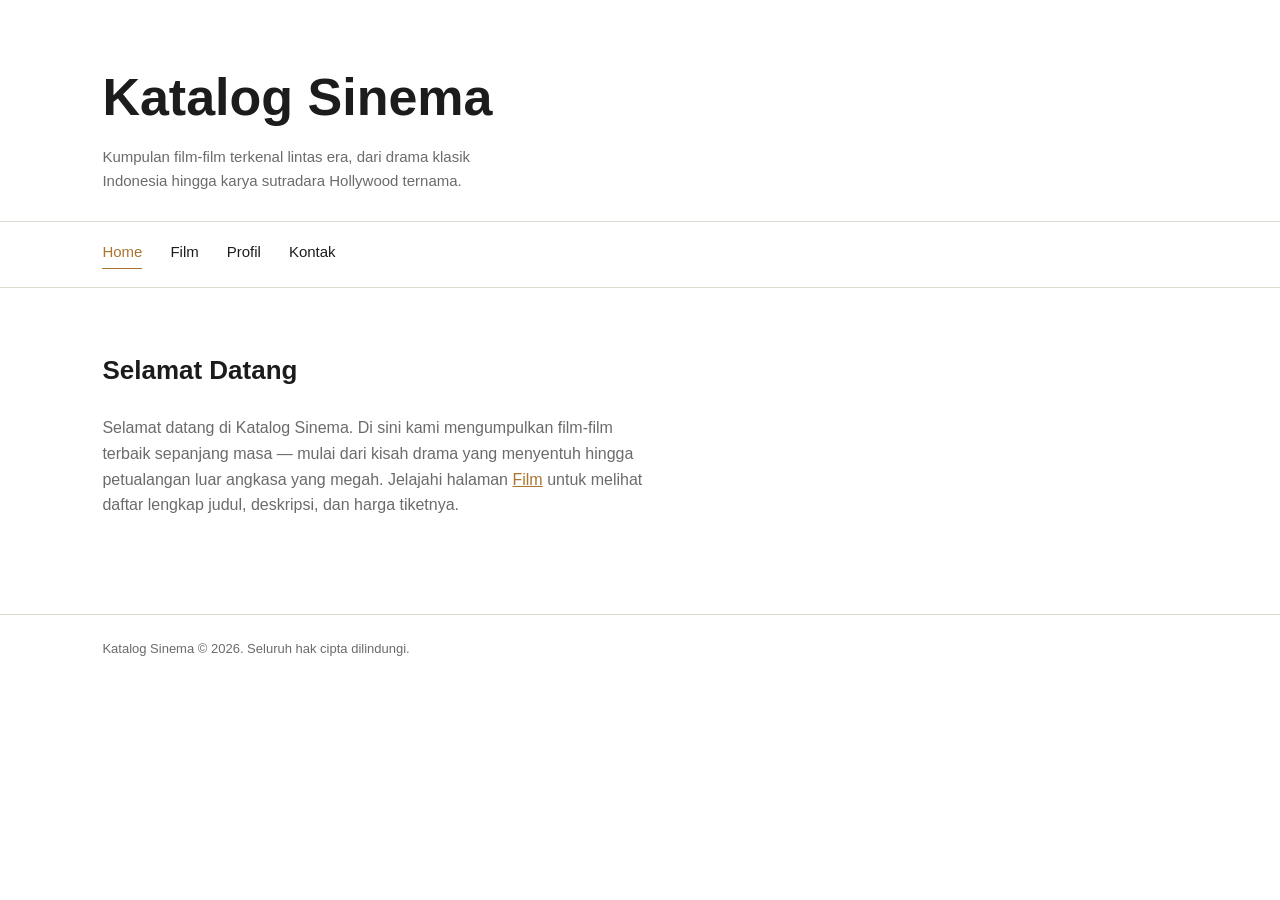
==== index.html @ f2432240 "katalog-sinema" ====
<!DOCTYPE html>
<html lang="id">
<head>
<meta charset="UTF-8">
<title>Katalog Sinema</title>
<link rel="stylesheet" href="style.css">
</head>
<body>

<div class="masthead">
    <h1>Katalog Sinema</h1>
    <p>Kumpulan film-film terkenal lintas era, dari drama klasik Indonesia hingga karya sutradara Hollywood ternama.</p>
</div>

<nav class="menu">
    <a href="index.html" class="active">Home</a>
    <a href="film.html">Film</a>
    <a href="profil.html">Profil</a>
    <a href="kontak.html">Kontak</a>
</nav>

<main>
    <h2>Selamat Datang</h2>
    <p>
        Selamat datang di Katalog Sinema. Di sini kami mengumpulkan
        film-film terbaik sepanjang masa — mulai dari kisah drama yang
        menyentuh hingga petualangan luar angkasa yang megah.
        Jelajahi halaman <a href="film.html" style="color: var(--gold);">Film</a>
        untuk melihat daftar lengkap judul, deskripsi, dan harga tiketnya.
    </p>
</main>

<footer>
    Katalog Sinema &copy; 2026. Seluruh hak cipta dilindungi.
</footer>

</body>
</html>
---- style.css ----
/* ===========================================================
   Katalog Sinema — palet warna, font pakai default browser
   =========================================================== */

:root {
  --bg: #ffffff;
  --surface: #f2f1ec;
  --line: #dddad0;
  --gold: #a9752f;
  --gold-dim: #8a6f2f;
  --text: #1c1c1c;
  --text-muted: #6b6b6b;
}

* {
  box-sizing: border-box;
}

body {
  margin: 0;
  background-color: var(--bg);
  color: var(--text);
  font-family: Arial, Helvetica, sans-serif;
  line-height: 1.6;
}

/* ---------- Masthead ---------- */

.masthead {
  padding: 56px 8vw 28px;
  border-bottom: 1px solid var(--line);
}

.masthead h1 {
  font-family: Arial, Helvetica, sans-serif;
  font-weight: bold;
  font-size: clamp(32px, 5vw, 52px);
  margin: 0 0 6px 0;
}

.masthead p {
  margin: 0;
  color: var(--text-muted);
  font-size: 15px;
  max-width: 46ch;
}

/* ---------- Nav ---------- */

nav.menu {
  padding: 18px 8vw;
  border-bottom: 1px solid var(--line);
  display: flex;
  gap: 28px;
}

nav.menu a {
  color: var(--text);
  text-decoration: none;
  font-size: 15px;
  padding-bottom: 4px;
  border-bottom: 1px solid transparent;
}

nav.menu a:hover,
nav.menu a.active {
  border-bottom: 1px solid var(--gold);
  color: var(--gold);
}

/* ---------- Content wrapper ---------- */

main {
  padding: 40px 8vw 80px;
  max-width: 900px;
}

main h2 {
  font-family: Arial, Helvetica, sans-serif;
  font-weight: bold;
  font-size: 26px;
  margin-bottom: 24px;
}

main > p {
  max-width: 62ch;
  color: var(--text-muted);
}

/* ---------- Film listing (bukan card kotak — gaya katalog) ---------- */

.film-entry {
  display: grid;
  grid-template-columns: 120px 1fr;
  gap: 24px;
  padding: 28px 0;
}

.poster {
    width: 150px;
    height: auto;
    border-radius: 6px;
    border: 1px solid var(--line);
    flex-shrink: 0;
}

.film-info h3 {
  font-family: Arial, Helvetica, sans-serif;
  font-weight: bold;
  font-size: 20px;
  margin: 0 0 4px 0;
}

.film-info h3 .year {
  color: var(--text-muted);
  font-weight: 400;
  font-size: 16px;
}

.film-info p {
  margin: 8px 0 0 0;
  color: var(--text-muted);
  font-size: 15px;
}

.price {
  color: var(--gold);
  font-weight: bold;
}

.divider {
  border: none;
  border-top: 1px solid var(--line);
  margin: 0;
}

/* ---------- Footer ---------- */

footer {
  padding: 24px 8vw 40px;
  border-top: 1px solid var(--line);
  color: var(--text-muted);
  font-size: 13px;
}

/* ---------- Kontak table ---------- */

.kontak-info {
  font-size: 15px;
  color: var(--text-muted);
}

.kontak-info b {
  color: var(--text);
}
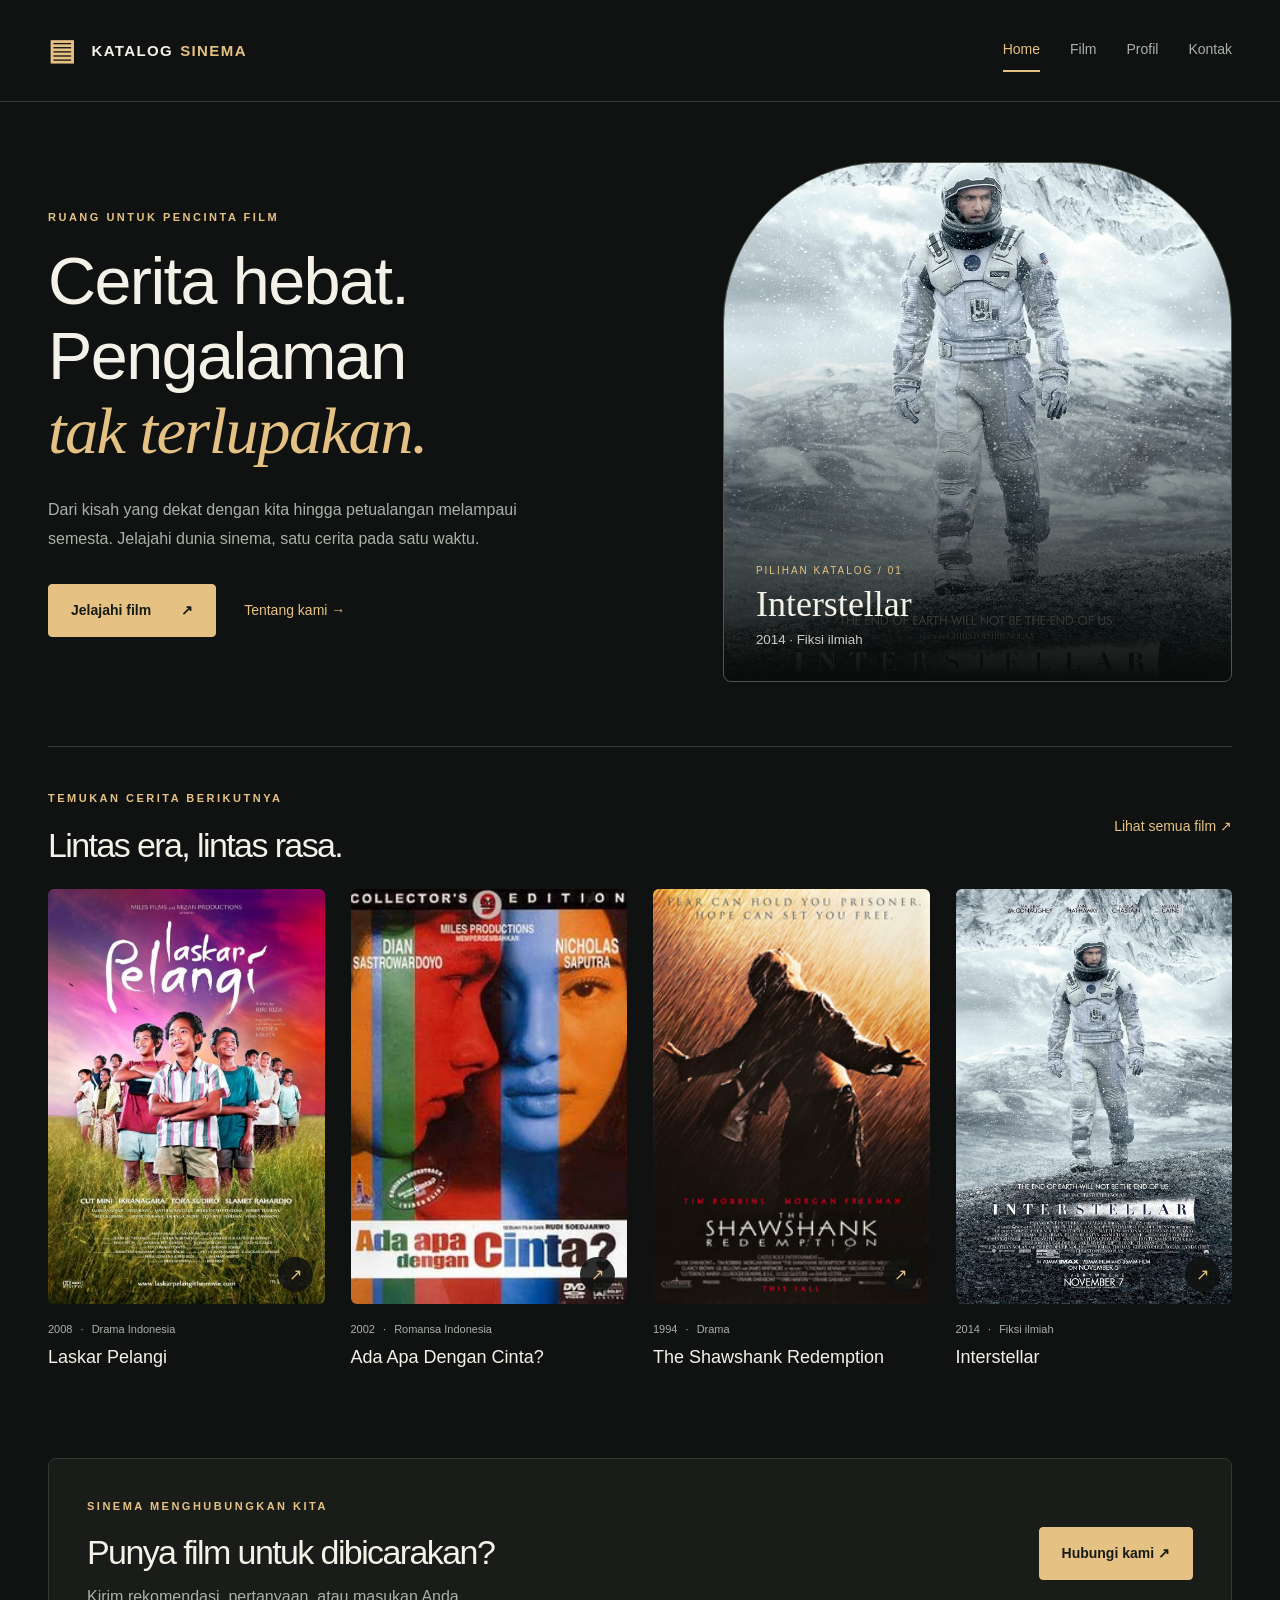
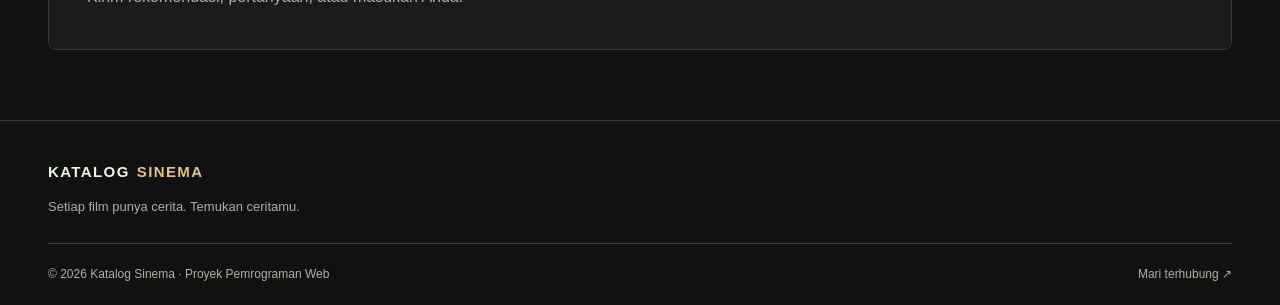
==== commit b0e0e4f4: "katalog-sinema2" ====
--- a/index.html
+++ b/index.html
@@ -1,38 +1,3 @@
-<!DOCTYPE html>
-<html lang="id">
-<head>
-<meta charset="UTF-8">
-<title>Katalog Sinema</title>
-<link rel="stylesheet" href="style.css">
-</head>
-<body>
-
-<div class="masthead">
-    <h1>Katalog Sinema</h1>
-    <p>Kumpulan film-film terkenal lintas era, dari drama klasik Indonesia hingga karya sutradara Hollywood ternama.</p>
-</div>
-
-<nav class="menu">
-    <a href="index.html" class="active">Home</a>
-    <a href="film.html">Film</a>
-    <a href="profil.html">Profil</a>
-    <a href="kontak.html">Kontak</a>
-</nav>
-
-<main>
-    <h2>Selamat Datang</h2>
-    <p>
-        Selamat datang di Katalog Sinema. Di sini kami mengumpulkan
-        film-film terbaik sepanjang masa — mulai dari kisah drama yang
-        menyentuh hingga petualangan luar angkasa yang megah.
-        Jelajahi halaman <a href="film.html" style="color: var(--gold);">Film</a>
-        untuk melihat daftar lengkap judul, deskripsi, dan harga tiketnya.
-    </p>
-</main>
-
-<footer>
-    Katalog Sinema &copy; 2026. Seluruh hak cipta dilindungi.
-</footer>
-
-</body>
-</html>
+<!doctype html>
+<html lang="id"><head><meta charset="utf-8"><meta name="viewport" content="width=device-width, initial-scale=1"><meta name="description" content="Katalog Sinema: jelajahi film lintas era, kenali pengelola, dan hubungi kami."><title>Home | Katalog Sinema</title><link rel="stylesheet" href="style.css"><script src="script.js" defer></script></head>
+<body><a class="skip" href="#main">Lewati ke konten</a><header class="header"><a class="brand" href="index.html"><span class="brand-icon" aria-hidden="true">▤</span>KATALOG<span>SINEMA</span></a><nav aria-label="Navigasi utama"><a href="index.html" class="active" aria-current="page">Home</a><a href="film.html">Film</a><a href="profil.html">Profil</a><a href="kontak.html">Kontak</a></nav></header><main id="main"><section class="hero"><div class="hero-content"><p class="eyebrow">RUANG UNTUK PENCINTA FILM</p><h1>Cerita hebat.<br>Pengalaman<br><em>tak terlupakan.</em></h1><p class="lead">Dari kisah yang dekat dengan kita hingga petualangan melampaui semesta. Jelajahi dunia sinema, satu cerita pada satu waktu.</p><div class="actions"><a class="button" href="film.html">Jelajahi film <span>↗</span></a><a class="text-link" href="profil.html">Tentang kami →</a></div></div><div class="hero-art"><img src="interstellar.jpg" alt="Poster film Interstellar" fetchpriority="high"><div class="art-caption"><span>PILIHAN KATALOG / 01</span><strong>Interstellar</strong><small>2014 · Fiksi ilmiah</small></div></div></section><section class="section"><div class="section-heading"><div><p class="eyebrow">TEMUKAN CERITA BERIKUTNYA</p><h2>Lintas era, lintas rasa.</h2></div><a class="text-link" href="film.html">Lihat semua film ↗</a></div><div class="movie-grid"><a class="movie-card" href="film.html#laskar"><div class="poster-wrap"><img src="laskar-pelangi.jpg" alt="Poster Laskar Pelangi" loading="lazy"><span class="poster-link" aria-hidden="true">↗</span></div><p class="meta">2008 <span>·</span> Drama Indonesia</p><h3>Laskar Pelangi</h3></a><a class="movie-card" href="film.html#aadc"><div class="poster-wrap"><img src="aadc.jpg" alt="Poster Ada Apa Dengan Cinta?" loading="lazy"><span class="poster-link" aria-hidden="true">↗</span></div><p class="meta">2002 <span>·</span> Romansa Indonesia</p><h3>Ada Apa Dengan Cinta?</h3></a><a class="movie-card" href="film.html#shawshank"><div class="poster-wrap"><img src="Shawshank.jpg" alt="Poster The Shawshank Redemption" loading="lazy"><span class="poster-link" aria-hidden="true">↗</span></div><p class="meta">1994 <span>·</span> Drama</p><h3>The Shawshank Redemption</h3></a><a class="movie-card" href="film.html#interstellar"><div class="poster-wrap"><img src="interstellar.jpg" alt="Poster Interstellar" loading="lazy"><span class="poster-link" aria-hidden="true">↗</span></div><p class="meta">2014 <span>·</span> Fiksi ilmiah</p><h3>Interstellar</h3></a></div></section><section class="callout"><div><p class="eyebrow">SINEMA MENGHUBUNGKAN KITA</p><h2>Punya film untuk dibicarakan?</h2><p>Kirim rekomendasi, pertanyaan, atau masukan Anda.</p></div><a class="button" href="kontak.html">Hubungi kami ↗</a></section></main><footer><a class="brand" href="index.html">KATALOG<span>SINEMA</span></a><p>Setiap film punya cerita. Temukan ceritamu.</p><div class="footer-bottom"><span>© 2026 Katalog Sinema · Proyek Pemrograman Web</span><a href="kontak.html">Mari terhubung ↗</a></div></footer></body></html>
--- a/style.css
+++ b/style.css
@@ -1,155 +1 @@
-/* ===========================================================
-   Katalog Sinema — palet warna, font pakai default browser
-   =========================================================== */
-
-:root {
-  --bg: #ffffff;
-  --surface: #f2f1ec;
-  --line: #dddad0;
-  --gold: #a9752f;
-  --gold-dim: #8a6f2f;
-  --text: #1c1c1c;
-  --text-muted: #6b6b6b;
-}
-
-* {
-  box-sizing: border-box;
-}
-
-body {
-  margin: 0;
-  background-color: var(--bg);
-  color: var(--text);
-  font-family: Arial, Helvetica, sans-serif;
-  line-height: 1.6;
-}
-
-/* ---------- Masthead ---------- */
-
-.masthead {
-  padding: 56px 8vw 28px;
-  border-bottom: 1px solid var(--line);
-}
-
-.masthead h1 {
-  font-family: Arial, Helvetica, sans-serif;
-  font-weight: bold;
-  font-size: clamp(32px, 5vw, 52px);
-  margin: 0 0 6px 0;
-}
-
-.masthead p {
-  margin: 0;
-  color: var(--text-muted);
-  font-size: 15px;
-  max-width: 46ch;
-}
-
-/* ---------- Nav ---------- */
-
-nav.menu {
-  padding: 18px 8vw;
-  border-bottom: 1px solid var(--line);
-  display: flex;
-  gap: 28px;
-}
-
-nav.menu a {
-  color: var(--text);
-  text-decoration: none;
-  font-size: 15px;
-  padding-bottom: 4px;
-  border-bottom: 1px solid transparent;
-}
-
-nav.menu a:hover,
-nav.menu a.active {
-  border-bottom: 1px solid var(--gold);
-  color: var(--gold);
-}
-
-/* ---------- Content wrapper ---------- */
-
-main {
-  padding: 40px 8vw 80px;
-  max-width: 900px;
-}
-
-main h2 {
-  font-family: Arial, Helvetica, sans-serif;
-  font-weight: bold;
-  font-size: 26px;
-  margin-bottom: 24px;
-}
-
-main > p {
-  max-width: 62ch;
-  color: var(--text-muted);
-}
-
-/* ---------- Film listing (bukan card kotak — gaya katalog) ---------- */
-
-.film-entry {
-  display: grid;
-  grid-template-columns: 120px 1fr;
-  gap: 24px;
-  padding: 28px 0;
-}
-
-.poster {
-    width: 150px;
-    height: auto;
-    border-radius: 6px;
-    border: 1px solid var(--line);
-    flex-shrink: 0;
-}
-
-.film-info h3 {
-  font-family: Arial, Helvetica, sans-serif;
-  font-weight: bold;
-  font-size: 20px;
-  margin: 0 0 4px 0;
-}
-
-.film-info h3 .year {
-  color: var(--text-muted);
-  font-weight: 400;
-  font-size: 16px;
-}
-
-.film-info p {
-  margin: 8px 0 0 0;
-  color: var(--text-muted);
-  font-size: 15px;
-}
-
-.price {
-  color: var(--gold);
-  font-weight: bold;
-}
-
-.divider {
-  border: none;
-  border-top: 1px solid var(--line);
-  margin: 0;
-}
-
-/* ---------- Footer ---------- */
-
-footer {
-  padding: 24px 8vw 40px;
-  border-top: 1px solid var(--line);
-  color: var(--text-muted);
-  font-size: 13px;
-}
-
-/* ---------- Kontak table ---------- */
-
-.kontak-info {
-  font-size: 15px;
-  color: var(--text-muted);
-}
-
-.kontak-info b {
-  color: var(--text);
-}
+:root{--bg:#101211;--panel:#191c19;--text:#f4f1e9;--muted:#abb0a8;--gold:#e5c284;--line:#343931}*{box-sizing:border-box}html{scroll-behavior:smooth}body{margin:0;background:var(--bg);color:var(--text);font:16px/1.7 Arial,Helvetica,sans-serif}a{color:inherit;text-decoration:none}a,button,input,textarea,select{-webkit-tap-highlight-color:transparent}a:hover{color:var(--gold)}:focus-visible{outline:3px solid var(--gold);outline-offset:5px}.skip{position:absolute;top:-100px;left:20px;z-index:10;background:var(--gold);color:var(--bg);padding:12px}.skip:focus{top:10px}.header{max-width:1280px;margin:auto;padding:26px 48px;display:flex;align-items:center;justify-content:space-between;gap:24px;border-bottom:1px solid var(--line)}.brand{display:flex;align-items:center;gap:7px;font-size:15px;font-weight:800;letter-spacing:1.4px;white-space:nowrap}.brand span{color:var(--gold)}.brand-icon{font-size:29px;margin-right:8px}.header nav{display:flex;gap:30px}.header nav a{font-size:14px;padding:8px 0;color:var(--muted)}.header nav a.active{color:var(--gold);border-bottom:2px solid var(--gold)}main{max-width:1280px;padding:0 48px;margin:auto}.eyebrow{font-size:11px;font-weight:700;letter-spacing:2.5px;color:var(--gold);margin:0 0 18px}h1,h2,h3,p{margin-top:0}h1,h2{font-weight:400;letter-spacing:-1.6px;line-height:1.12}h1{font-size:clamp(40px,5.2vw,72px);margin-bottom:26px}h1 em{font-family:Georgia,serif;font-weight:400;color:var(--gold)}h2{font-size:34px;margin-bottom:22px}h3{font-size:18px;font-weight:500;line-height:1.4}p{color:var(--muted)}.lead{max-width:530px;font-size:16px;line-height:1.85}.hero{display:grid;grid-template-columns:1.2fr 1fr;gap:64px;padding:60px 0 64px;align-items:center}.hero-art{position:relative;height:520px;border-radius:160px 160px 8px 8px;overflow:hidden;border:1px solid #53574b;background:#222}.hero-art>img{width:100%;height:100%;object-fit:cover;object-position:center 35%}.hero-art:after{content:'';position:absolute;inset:0;background:linear-gradient(transparent 35%,#080c0b 100%)}.art-caption{position:absolute;bottom:30px;left:32px;z-index:1;display:grid;gap:4px}.art-caption span{font-size:10px;letter-spacing:2px;color:var(--gold)}.art-caption strong{font:36px Georgia,serif}.art-caption small{color:#c8cdc4}.actions{display:flex;gap:28px;align-items:center;margin-top:30px;flex-wrap:wrap}.button{border:1px solid var(--gold);background:var(--gold);color:#171b15;display:inline-flex;justify-content:space-between;align-items:center;gap:30px;padding:15px 22px;border-radius:4px;font:700 14px/1.5 Arial,sans-serif;cursor:pointer}.button:hover{background:#f5d8a6;color:#101211}.text-link{font-size:14px;color:var(--gold)}.section{padding:42px 0 70px;border-top:1px solid var(--line)}.section-heading{display:flex;justify-content:space-between;align-items:center;gap:20px;margin-bottom:25px}.section-heading h2{margin-bottom:0}.movie-grid{display:grid;grid-template-columns:repeat(4,1fr);gap:26px}.poster-wrap{position:relative;overflow:hidden;border-radius:6px;background:var(--panel);aspect-ratio:2/3}.poster-wrap img{width:100%;height:100%;object-fit:cover;transition:transform .25s}.movie-card:hover img{transform:scale(1.035)}.poster-link{position:absolute;right:12px;bottom:12px;background:#101211df;width:35px;height:35px;text-align:center;line-height:35px;border-radius:50%;color:var(--gold)}.meta{font-size:11px;margin:16px 0 6px}.meta span{margin:0 5px}.callout{display:flex;justify-content:space-between;gap:30px;align-items:center;padding:38px;background:var(--panel);border:1px solid var(--line);border-radius:8px;margin-bottom:70px}.callout p:last-child{margin:0}.callout h2{margin-bottom:12px}footer{max-width:1280px;padding:38px 48px 20px;margin:auto;border-top:1px solid var(--line)}footer>p{font-size:13px;margin-top:12px}.footer-bottom{border-top:1px solid var(--line);margin-top:25px;padding-top:20px;display:flex;justify-content:space-between;gap:18px;color:var(--muted);font-size:12px}.page-intro{padding:64px 0 40px}.page-intro h1{font-size:clamp(38px,4.6vw,62px)}.page-intro .lead{max-width:650px}.contact-grid{display:grid;grid-template-columns:.9fr 1.2fr;gap:64px;padding-bottom:80px;align-items:start}.contact-details{padding-top:12px}.contact-item{display:flex;gap:20px;padding:20px 0 30px;border-bottom:1px solid var(--line);margin-bottom:16px}.contact-item .eyebrow{margin-bottom:7px}.contact-item p:not(.eyebrow){font-size:13px;margin:7px 0}.contact-icon{background:var(--panel);border:1px solid var(--line);border-radius:10px;width:44px;height:44px;flex-shrink:0;display:grid;place-items:center;color:var(--gold);font-size:23px}.contact-value{font-size:17px;overflow-wrap:anywhere}.person{display:flex;align-items:center;gap:16px;margin:28px 0}.avatar{height:50px;width:50px;display:grid;place-items:center;border-radius:50%;background:#2d3329;color:var(--gold);font-size:17px;flex-shrink:0}.person p{margin:2px 0;font-size:13px}.person strong{font-size:15px}.form-card{background:var(--panel);border:1px solid var(--line);border-radius:10px;padding:32px}.form-card h2{font-size:26px;letter-spacing:-.7px}.form-row{display:grid;grid-template-columns:1fr 1fr;gap:18px}label{display:block;font-size:12px;margin:16px 0 7px}input,select,textarea{font:14px/1.5 Arial,sans-serif;color:var(--text);background:#111410;border:1px solid #454c3f;border-radius:4px;padding:12px;width:100%;min-width:0;color-scheme:dark}input::placeholder,textarea::placeholder{color:#8b9287}textarea{resize:vertical}.form-note{font-size:12px;line-height:1.7;margin:16px 0}.form-card .button{width:100%}#form-status{font-size:13px;margin:15px 0 0;color:var(--gold)}.profile-grid{display:grid;grid-template-columns:.85fr 1.2fr;gap:70px;padding:0 0 80px;align-items:center}.profile-visual{padding:60px 30px;background:radial-gradient(ellipse at top,#424c36,#171c17 70%);border:1px solid var(--line);border-radius:8px;text-align:center}.monogram{font:120px Georgia,serif;color:var(--gold);line-height:1.3}.monogram span{display:block;font:10px Arial,sans-serif;letter-spacing:5px;margin-bottom:55px}.profile-visual p{font:24px/1.4 Georgia,serif;color:var(--text);margin:0}.profile-copy>p{font-size:15px}.film-list{padding-bottom:60px}.film-entry{display:grid;grid-template-columns:180px 1fr;gap:36px;border-top:1px solid var(--line);padding:36px 0;scroll-margin-top:20px}.film-entry>img{width:100%;border-radius:6px}.film-info h3{font-size:25px;margin-bottom:14px}.year{color:var(--muted);font-size:15px;margin-left:10px}.film-info p{max-width:680px;font-size:15px}.price{color:var(--gold)}video{max-width:100%;height:auto;display:block;border-radius:6px;background:#000}.film-info{min-width:0}@media(max-width:900px){.header,main,footer{padding-left:26px;padding-right:26px}.hero{gap:30px}.hero-art{height:440px}.contact-grid,.profile-grid{gap:32px}.form-row{grid-template-columns:1fr;gap:0}.movie-grid{gap:16px}.brand{font-size:12px;letter-spacing:1px}.header nav{gap:20px}}@media(max-width:640px){.header{flex-direction:column;gap:10px;padding-top:18px;padding-bottom:12px}.header nav{width:100%;justify-content:space-between;gap:12px}.hero{grid-template-columns:1fr;padding-top:36px;gap:35px}.hero-art{height:390px;border-radius:100px 100px 6px 6px}.hero h1{font-size:49px}.section-heading{align-items:flex-start;flex-direction:column}.movie-grid{grid-template-columns:1fr 1fr;gap:25px 16px}.movie-card h3{font-size:16px}.meta{font-size:10px}.callout{padding:25px;align-items:flex-start;flex-direction:column}.contact-grid,.profile-grid{grid-template-columns:1fr;gap:20px}.page-intro{padding-top:40px}.form-card{padding:22px}.contact-grid{padding-bottom:45px}.footer-bottom{flex-direction:column}.film-entry{grid-template-columns:90px 1fr;gap:18px}.film-info h3{font-size:20px}.film-info p{font-size:14px}.year{display:block;margin-left:0}.profile-visual{padding:35px}.monogram span{margin-bottom:25px}h2{font-size:29px}.eyebrow{letter-spacing:2px}.contact-value{font-size:16px}}@media(prefers-reduced-motion:reduce){html{scroll-behavior:auto}*{transition:none!important}}
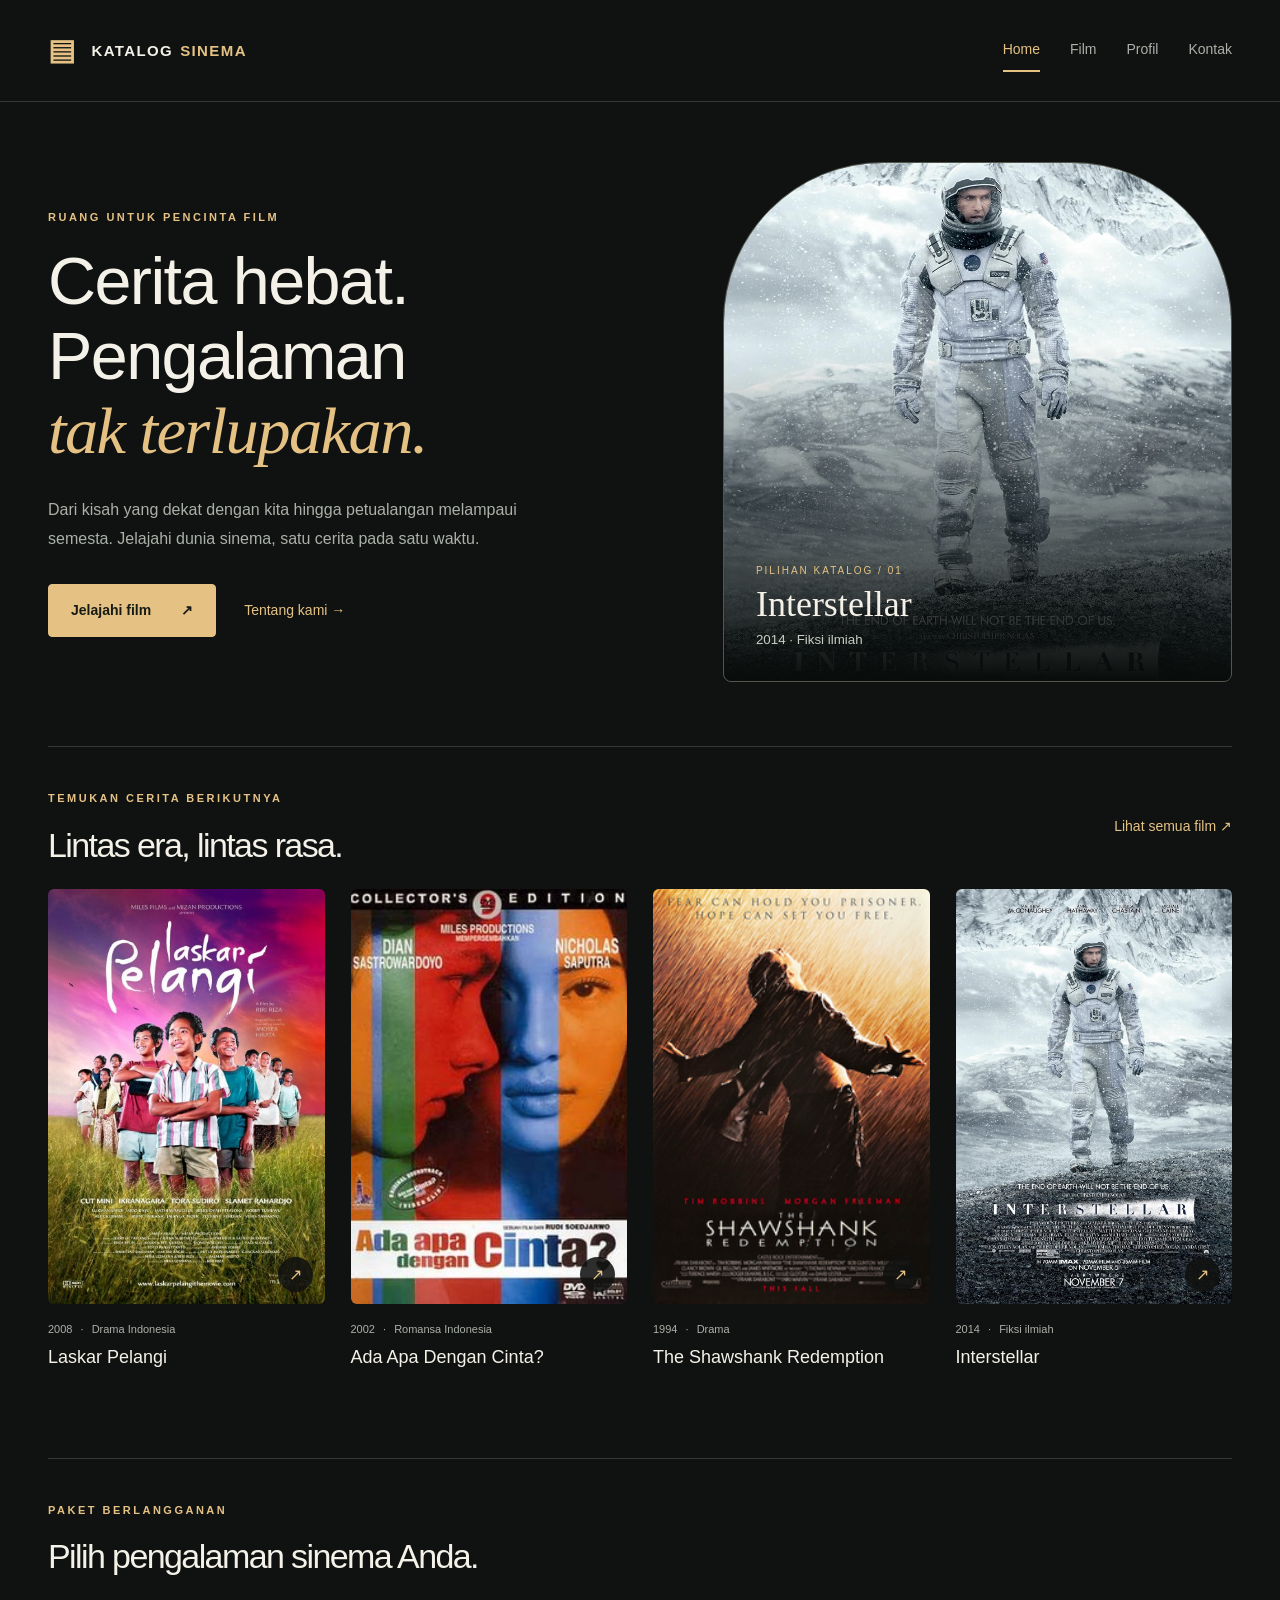
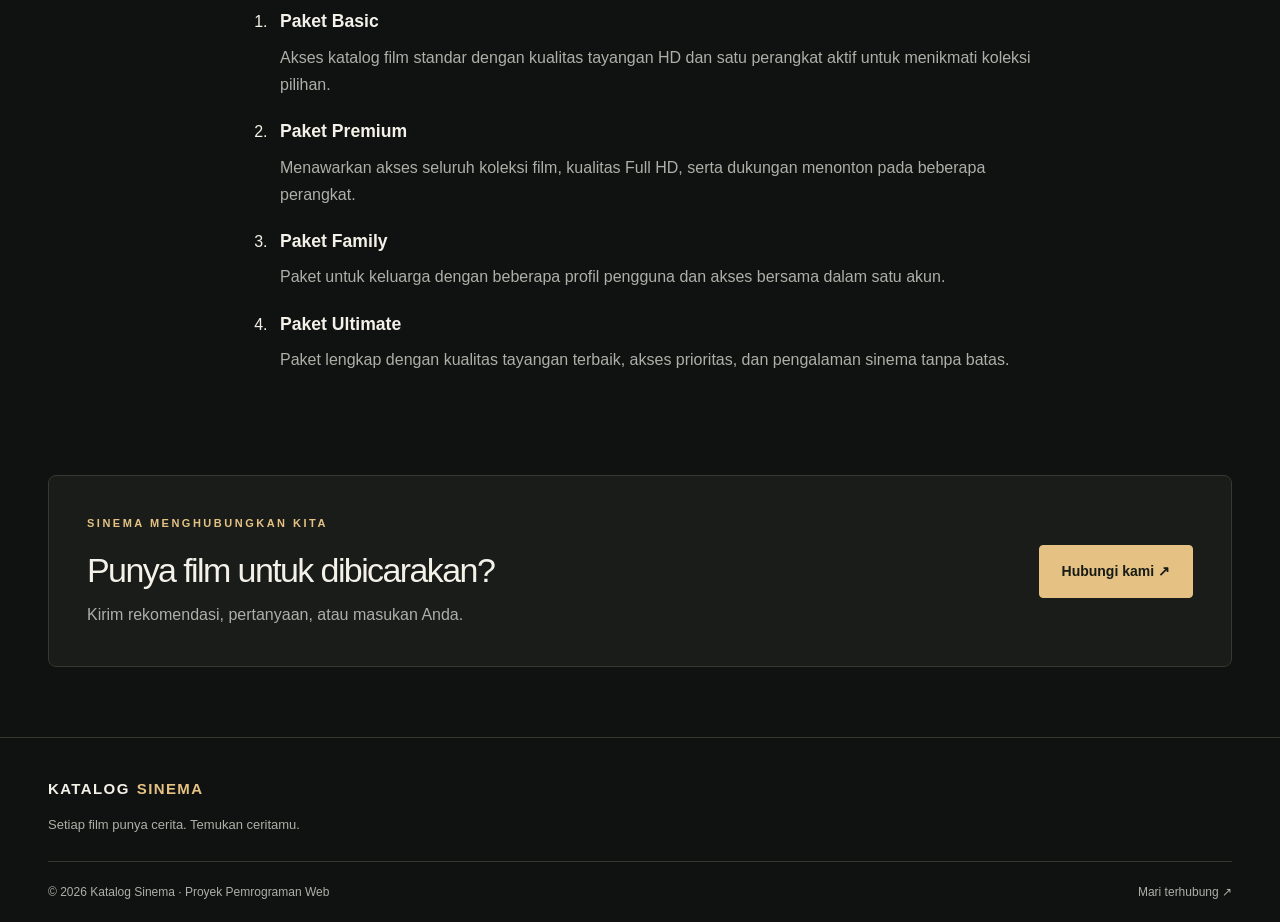
==== commit f99b3e96: "new1" ====
--- a/index.html
+++ b/index.html
@@ -1,3 +1,11 @@
 <!doctype html>
 <html lang="id"><head><meta charset="utf-8"><meta name="viewport" content="width=device-width, initial-scale=1"><meta name="description" content="Katalog Sinema: jelajahi film lintas era, kenali pengelola, dan hubungi kami."><title>Home | Katalog Sinema</title><link rel="stylesheet" href="style.css"><script src="script.js" defer></script></head>
-<body><a class="skip" href="#main">Lewati ke konten</a><header class="header"><a class="brand" href="index.html"><span class="brand-icon" aria-hidden="true">▤</span>KATALOG<span>SINEMA</span></a><nav aria-label="Navigasi utama"><a href="index.html" class="active" aria-current="page">Home</a><a href="film.html">Film</a><a href="profil.html">Profil</a><a href="kontak.html">Kontak</a></nav></header><main id="main"><section class="hero"><div class="hero-content"><p class="eyebrow">RUANG UNTUK PENCINTA FILM</p><h1>Cerita hebat.<br>Pengalaman<br><em>tak terlupakan.</em></h1><p class="lead">Dari kisah yang dekat dengan kita hingga petualangan melampaui semesta. Jelajahi dunia sinema, satu cerita pada satu waktu.</p><div class="actions"><a class="button" href="film.html">Jelajahi film <span>↗</span></a><a class="text-link" href="profil.html">Tentang kami →</a></div></div><div class="hero-art"><img src="interstellar.jpg" alt="Poster film Interstellar" fetchpriority="high"><div class="art-caption"><span>PILIHAN KATALOG / 01</span><strong>Interstellar</strong><small>2014 · Fiksi ilmiah</small></div></div></section><section class="section"><div class="section-heading"><div><p class="eyebrow">TEMUKAN CERITA BERIKUTNYA</p><h2>Lintas era, lintas rasa.</h2></div><a class="text-link" href="film.html">Lihat semua film ↗</a></div><div class="movie-grid"><a class="movie-card" href="film.html#laskar"><div class="poster-wrap"><img src="laskar-pelangi.jpg" alt="Poster Laskar Pelangi" loading="lazy"><span class="poster-link" aria-hidden="true">↗</span></div><p class="meta">2008 <span>·</span> Drama Indonesia</p><h3>Laskar Pelangi</h3></a><a class="movie-card" href="film.html#aadc"><div class="poster-wrap"><img src="aadc.jpg" alt="Poster Ada Apa Dengan Cinta?" loading="lazy"><span class="poster-link" aria-hidden="true">↗</span></div><p class="meta">2002 <span>·</span> Romansa Indonesia</p><h3>Ada Apa Dengan Cinta?</h3></a><a class="movie-card" href="film.html#shawshank"><div class="poster-wrap"><img src="Shawshank.jpg" alt="Poster The Shawshank Redemption" loading="lazy"><span class="poster-link" aria-hidden="true">↗</span></div><p class="meta">1994 <span>·</span> Drama</p><h3>The Shawshank Redemption</h3></a><a class="movie-card" href="film.html#interstellar"><div class="poster-wrap"><img src="interstellar.jpg" alt="Poster Interstellar" loading="lazy"><span class="poster-link" aria-hidden="true">↗</span></div><p class="meta">2014 <span>·</span> Fiksi ilmiah</p><h3>Interstellar</h3></a></div></section><section class="callout"><div><p class="eyebrow">SINEMA MENGHUBUNGKAN KITA</p><h2>Punya film untuk dibicarakan?</h2><p>Kirim rekomendasi, pertanyaan, atau masukan Anda.</p></div><a class="button" href="kontak.html">Hubungi kami ↗</a></section></main><footer><a class="brand" href="index.html">KATALOG<span>SINEMA</span></a><p>Setiap film punya cerita. Temukan ceritamu.</p><div class="footer-bottom"><span>© 2026 Katalog Sinema · Proyek Pemrograman Web</span><a href="kontak.html">Mari terhubung ↗</a></div></footer></body></html>+<body><a class="skip" href="#main">Lewati ke konten</a><header class="header"><a class="brand" href="index.html"><span class="brand-icon" aria-hidden="true">▤</span>KATALOG<span>SINEMA</span></a><nav aria-label="Navigasi utama"><a href="index.html" class="active" aria-current="page">Home</a><a href="film.html">Film</a><a href="profil.html">Profil</a><a href="kontak.html">Kontak</a></nav></header><main id="main"><section class="hero"><div class="hero-content"><p class="eyebrow">RUANG UNTUK PENCINTA FILM</p><h1>Cerita hebat.<br>Pengalaman<br><em>tak terlupakan.</em></h1><p class="lead">Dari kisah yang dekat dengan kita hingga petualangan melampaui semesta. Jelajahi dunia sinema, satu cerita pada satu waktu.</p><div class="actions"><a class="button" href="film.html">Jelajahi film <span>↗</span></a><a class="text-link" href="profil.html">Tentang kami →</a></div></div><div class="hero-art"><img src="interstellar.jpg" alt="Poster film Interstellar" fetchpriority="high"><div class="art-caption"><span>PILIHAN KATALOG / 01</span><strong>Interstellar</strong><small>2014 · Fiksi ilmiah</small></div></div></section><section class="section"><div class="section-heading"><div><p class="eyebrow">TEMUKAN CERITA BERIKUTNYA</p><h2>Lintas era, lintas rasa.</h2></div><a class="text-link" href="film.html">Lihat semua film ↗</a></div><div class="movie-grid"><a class="movie-card" href="film.html#laskar"><div class="poster-wrap"><img src="laskar-pelangi.jpg" alt="Poster Laskar Pelangi" loading="lazy"><span class="poster-link" aria-hidden="true">↗</span></div><p class="meta">2008 <span>·</span> Drama Indonesia</p><h3>Laskar Pelangi</h3></a><a class="movie-card" href="film.html#aadc"><div class="poster-wrap"><img src="aadc.jpg" alt="Poster Ada Apa Dengan Cinta?" loading="lazy"><span class="poster-link" aria-hidden="true">↗</span></div><p class="meta">2002 <span>·</span> Romansa Indonesia</p><h3>Ada Apa Dengan Cinta?</h3></a><a class="movie-card" href="film.html#shawshank"><div class="poster-wrap"><img src="Shawshank.jpg" alt="Poster The Shawshank Redemption" loading="lazy"><span class="poster-link" aria-hidden="true">↗</span></div><p class="meta">1994 <span>·</span> Drama</p><h3>The Shawshank Redemption</h3></a><a class="movie-card" href="film.html#interstellar"><div class="poster-wrap"><img src="interstellar.jpg" alt="Poster Interstellar" loading="lazy"><span class="poster-link" aria-hidden="true">↗</span></div><p class="meta">2014 <span>·</span> Fiksi ilmiah</p><h3>Interstellar</h3></a></div></section><section class="section subscription">
+<div class="section-heading"><div><p class="eyebrow">PAKET BERLANGGANAN</p><h2>Pilih pengalaman sinema Anda.</h2></div></div>
+<ol class="package-list">
+<li><strong>Paket Basic</strong><p>Akses katalog film standar dengan kualitas tayangan HD dan satu perangkat aktif untuk menikmati koleksi pilihan.</p></li>
+<li><strong>Paket Premium</strong><p>Menawarkan akses seluruh koleksi film, kualitas Full HD, serta dukungan menonton pada beberapa perangkat.</p></li>
+<li><strong>Paket Family</strong><p>Paket untuk keluarga dengan beberapa profil pengguna dan akses bersama dalam satu akun.</p></li>
+<li><strong>Paket Ultimate</strong><p>Paket lengkap dengan kualitas tayangan terbaik, akses prioritas, dan pengalaman sinema tanpa batas.</p></li>
+</ol>
+</section><section class="callout"><div><p class="eyebrow">SINEMA MENGHUBUNGKAN KITA</p><h2>Punya film untuk dibicarakan?</h2><p>Kirim rekomendasi, pertanyaan, atau masukan Anda.</p></div><a class="button" href="kontak.html">Hubungi kami ↗</a></section></main><footer><a class="brand" href="index.html">KATALOG<span>SINEMA</span></a><p>Setiap film punya cerita. Temukan ceritamu.</p><div class="footer-bottom"><span>© 2026 Katalog Sinema · Proyek Pemrograman Web</span><a href="kontak.html">Mari terhubung ↗</a></div></footer></body></html>
--- a/style.css
+++ b/style.css
@@ -1 +1,17 @@
 :root{--bg:#101211;--panel:#191c19;--text:#f4f1e9;--muted:#abb0a8;--gold:#e5c284;--line:#343931}*{box-sizing:border-box}html{scroll-behavior:smooth}body{margin:0;background:var(--bg);color:var(--text);font:16px/1.7 Arial,Helvetica,sans-serif}a{color:inherit;text-decoration:none}a,button,input,textarea,select{-webkit-tap-highlight-color:transparent}a:hover{color:var(--gold)}:focus-visible{outline:3px solid var(--gold);outline-offset:5px}.skip{position:absolute;top:-100px;left:20px;z-index:10;background:var(--gold);color:var(--bg);padding:12px}.skip:focus{top:10px}.header{max-width:1280px;margin:auto;padding:26px 48px;display:flex;align-items:center;justify-content:space-between;gap:24px;border-bottom:1px solid var(--line)}.brand{display:flex;align-items:center;gap:7px;font-size:15px;font-weight:800;letter-spacing:1.4px;white-space:nowrap}.brand span{color:var(--gold)}.brand-icon{font-size:29px;margin-right:8px}.header nav{display:flex;gap:30px}.header nav a{font-size:14px;padding:8px 0;color:var(--muted)}.header nav a.active{color:var(--gold);border-bottom:2px solid var(--gold)}main{max-width:1280px;padding:0 48px;margin:auto}.eyebrow{font-size:11px;font-weight:700;letter-spacing:2.5px;color:var(--gold);margin:0 0 18px}h1,h2,h3,p{margin-top:0}h1,h2{font-weight:400;letter-spacing:-1.6px;line-height:1.12}h1{font-size:clamp(40px,5.2vw,72px);margin-bottom:26px}h1 em{font-family:Georgia,serif;font-weight:400;color:var(--gold)}h2{font-size:34px;margin-bottom:22px}h3{font-size:18px;font-weight:500;line-height:1.4}p{color:var(--muted)}.lead{max-width:530px;font-size:16px;line-height:1.85}.hero{display:grid;grid-template-columns:1.2fr 1fr;gap:64px;padding:60px 0 64px;align-items:center}.hero-art{position:relative;height:520px;border-radius:160px 160px 8px 8px;overflow:hidden;border:1px solid #53574b;background:#222}.hero-art>img{width:100%;height:100%;object-fit:cover;object-position:center 35%}.hero-art:after{content:'';position:absolute;inset:0;background:linear-gradient(transparent 35%,#080c0b 100%)}.art-caption{position:absolute;bottom:30px;left:32px;z-index:1;display:grid;gap:4px}.art-caption span{font-size:10px;letter-spacing:2px;color:var(--gold)}.art-caption strong{font:36px Georgia,serif}.art-caption small{color:#c8cdc4}.actions{display:flex;gap:28px;align-items:center;margin-top:30px;flex-wrap:wrap}.button{border:1px solid var(--gold);background:var(--gold);color:#171b15;display:inline-flex;justify-content:space-between;align-items:center;gap:30px;padding:15px 22px;border-radius:4px;font:700 14px/1.5 Arial,sans-serif;cursor:pointer}.button:hover{background:#f5d8a6;color:#101211}.text-link{font-size:14px;color:var(--gold)}.section{padding:42px 0 70px;border-top:1px solid var(--line)}.section-heading{display:flex;justify-content:space-between;align-items:center;gap:20px;margin-bottom:25px}.section-heading h2{margin-bottom:0}.movie-grid{display:grid;grid-template-columns:repeat(4,1fr);gap:26px}.poster-wrap{position:relative;overflow:hidden;border-radius:6px;background:var(--panel);aspect-ratio:2/3}.poster-wrap img{width:100%;height:100%;object-fit:cover;transition:transform .25s}.movie-card:hover img{transform:scale(1.035)}.poster-link{position:absolute;right:12px;bottom:12px;background:#101211df;width:35px;height:35px;text-align:center;line-height:35px;border-radius:50%;color:var(--gold)}.meta{font-size:11px;margin:16px 0 6px}.meta span{margin:0 5px}.callout{display:flex;justify-content:space-between;gap:30px;align-items:center;padding:38px;background:var(--panel);border:1px solid var(--line);border-radius:8px;margin-bottom:70px}.callout p:last-child{margin:0}.callout h2{margin-bottom:12px}footer{max-width:1280px;padding:38px 48px 20px;margin:auto;border-top:1px solid var(--line)}footer>p{font-size:13px;margin-top:12px}.footer-bottom{border-top:1px solid var(--line);margin-top:25px;padding-top:20px;display:flex;justify-content:space-between;gap:18px;color:var(--muted);font-size:12px}.page-intro{padding:64px 0 40px}.page-intro h1{font-size:clamp(38px,4.6vw,62px)}.page-intro .lead{max-width:650px}.contact-grid{display:grid;grid-template-columns:.9fr 1.2fr;gap:64px;padding-bottom:80px;align-items:start}.contact-details{padding-top:12px}.contact-item{display:flex;gap:20px;padding:20px 0 30px;border-bottom:1px solid var(--line);margin-bottom:16px}.contact-item .eyebrow{margin-bottom:7px}.contact-item p:not(.eyebrow){font-size:13px;margin:7px 0}.contact-icon{background:var(--panel);border:1px solid var(--line);border-radius:10px;width:44px;height:44px;flex-shrink:0;display:grid;place-items:center;color:var(--gold);font-size:23px}.contact-value{font-size:17px;overflow-wrap:anywhere}.person{display:flex;align-items:center;gap:16px;margin:28px 0}.avatar{height:50px;width:50px;display:grid;place-items:center;border-radius:50%;background:#2d3329;color:var(--gold);font-size:17px;flex-shrink:0}.person p{margin:2px 0;font-size:13px}.person strong{font-size:15px}.form-card{background:var(--panel);border:1px solid var(--line);border-radius:10px;padding:32px}.form-card h2{font-size:26px;letter-spacing:-.7px}.form-row{display:grid;grid-template-columns:1fr 1fr;gap:18px}label{display:block;font-size:12px;margin:16px 0 7px}input,select,textarea{font:14px/1.5 Arial,sans-serif;color:var(--text);background:#111410;border:1px solid #454c3f;border-radius:4px;padding:12px;width:100%;min-width:0;color-scheme:dark}input::placeholder,textarea::placeholder{color:#8b9287}textarea{resize:vertical}.form-note{font-size:12px;line-height:1.7;margin:16px 0}.form-card .button{width:100%}#form-status{font-size:13px;margin:15px 0 0;color:var(--gold)}.profile-grid{display:grid;grid-template-columns:.85fr 1.2fr;gap:70px;padding:0 0 80px;align-items:center}.profile-visual{padding:60px 30px;background:radial-gradient(ellipse at top,#424c36,#171c17 70%);border:1px solid var(--line);border-radius:8px;text-align:center}.monogram{font:120px Georgia,serif;color:var(--gold);line-height:1.3}.monogram span{display:block;font:10px Arial,sans-serif;letter-spacing:5px;margin-bottom:55px}.profile-visual p{font:24px/1.4 Georgia,serif;color:var(--text);margin:0}.profile-copy>p{font-size:15px}.film-list{padding-bottom:60px}.film-entry{display:grid;grid-template-columns:180px 1fr;gap:36px;border-top:1px solid var(--line);padding:36px 0;scroll-margin-top:20px}.film-entry>img{width:100%;border-radius:6px}.film-info h3{font-size:25px;margin-bottom:14px}.year{color:var(--muted);font-size:15px;margin-left:10px}.film-info p{max-width:680px;font-size:15px}.price{color:var(--gold)}video{max-width:100%;height:auto;display:block;border-radius:6px;background:#000}.film-info{min-width:0}@media(max-width:900px){.header,main,footer{padding-left:26px;padding-right:26px}.hero{gap:30px}.hero-art{height:440px}.contact-grid,.profile-grid{gap:32px}.form-row{grid-template-columns:1fr;gap:0}.movie-grid{gap:16px}.brand{font-size:12px;letter-spacing:1px}.header nav{gap:20px}}@media(max-width:640px){.header{flex-direction:column;gap:10px;padding-top:18px;padding-bottom:12px}.header nav{width:100%;justify-content:space-between;gap:12px}.hero{grid-template-columns:1fr;padding-top:36px;gap:35px}.hero-art{height:390px;border-radius:100px 100px 6px 6px}.hero h1{font-size:49px}.section-heading{align-items:flex-start;flex-direction:column}.movie-grid{grid-template-columns:1fr 1fr;gap:25px 16px}.movie-card h3{font-size:16px}.meta{font-size:10px}.callout{padding:25px;align-items:flex-start;flex-direction:column}.contact-grid,.profile-grid{grid-template-columns:1fr;gap:20px}.page-intro{padding-top:40px}.form-card{padding:22px}.contact-grid{padding-bottom:45px}.footer-bottom{flex-direction:column}.film-entry{grid-template-columns:90px 1fr;gap:18px}.film-info h3{font-size:20px}.film-info p{font-size:14px}.year{display:block;margin-left:0}.profile-visual{padding:35px}.monogram span{margin-bottom:25px}h2{font-size:29px}.eyebrow{letter-spacing:2px}.contact-value{font-size:16px}}@media(prefers-reduced-motion:reduce){html{scroll-behavior:auto}*{transition:none!important}}
+
+.package-list {
+  max-width: 800px;
+  margin: 2rem auto;
+  padding-left: 2rem;
+}
+.package-list li {
+  margin-bottom: 1.2rem;
+  padding-left: .5rem;
+}
+.package-list strong {
+  font-size: 1.1rem;
+}
+.package-list p {
+  margin-top: .4rem;
+}
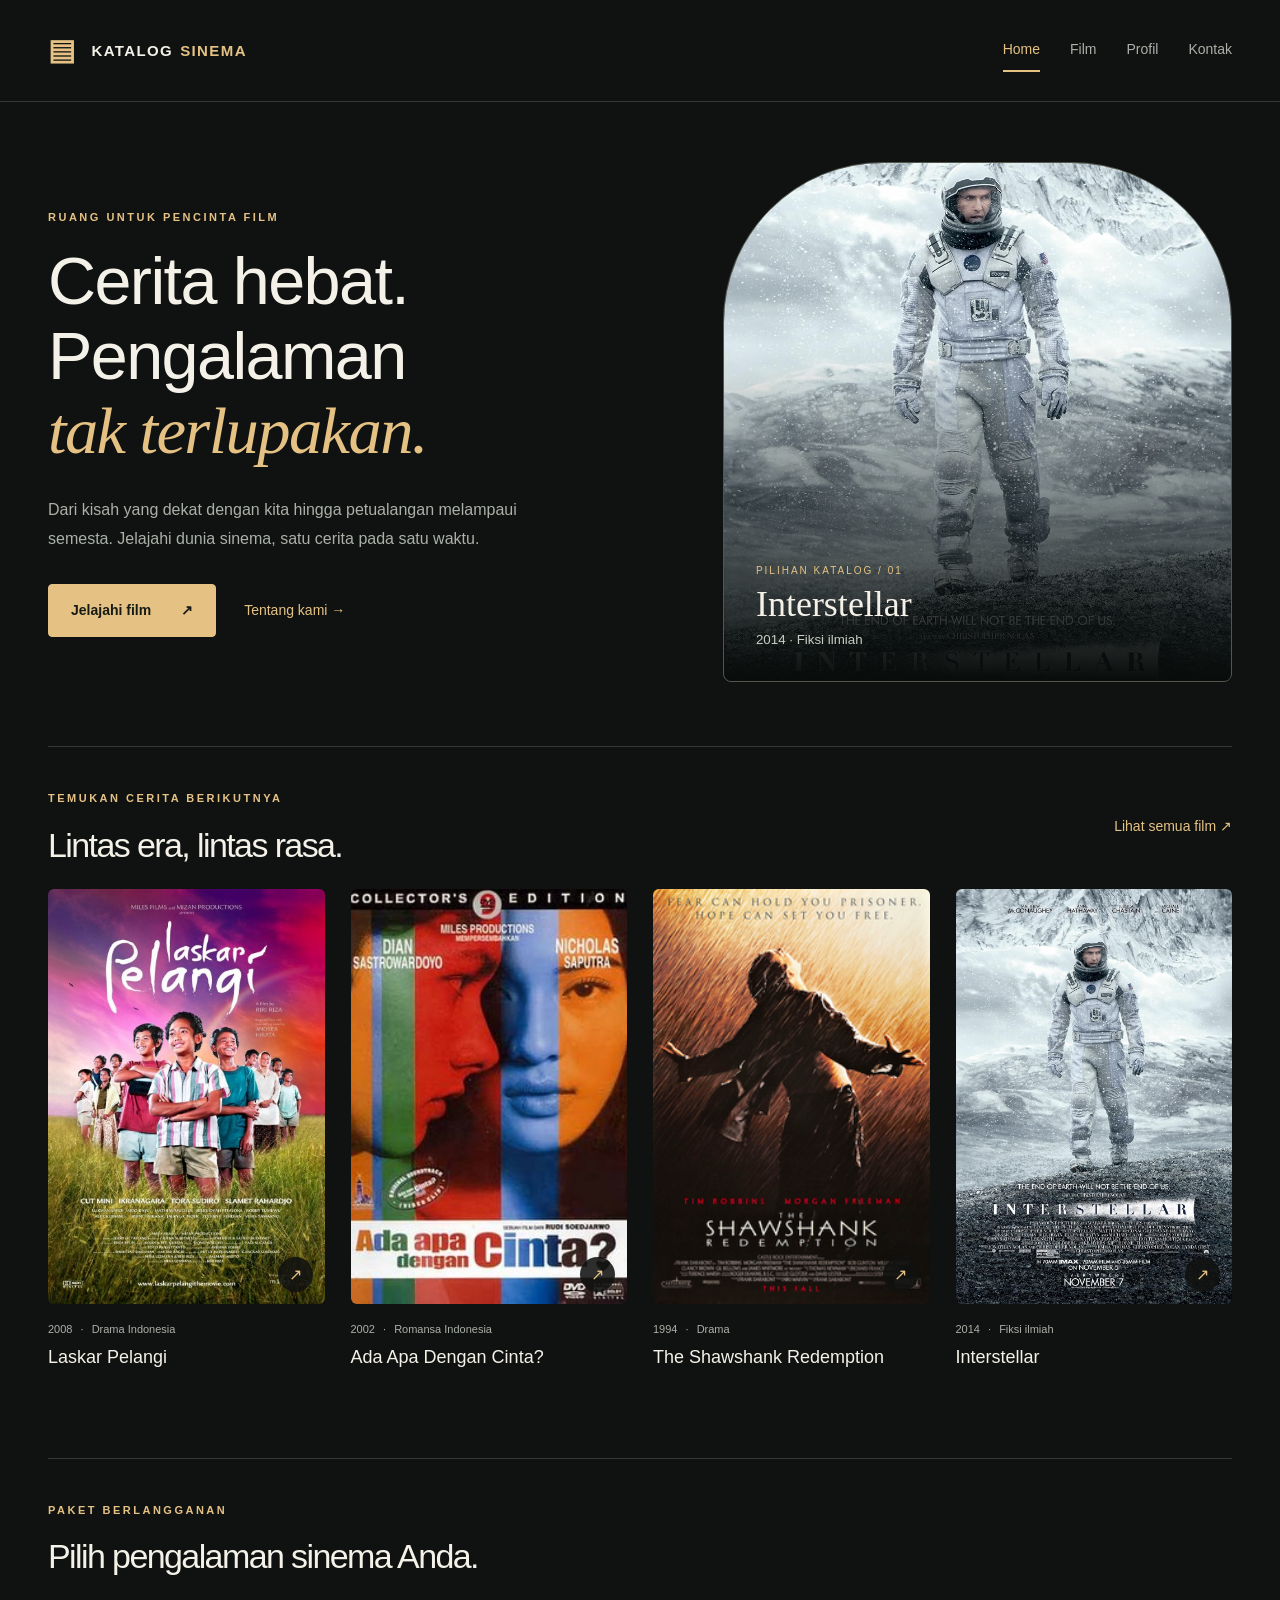
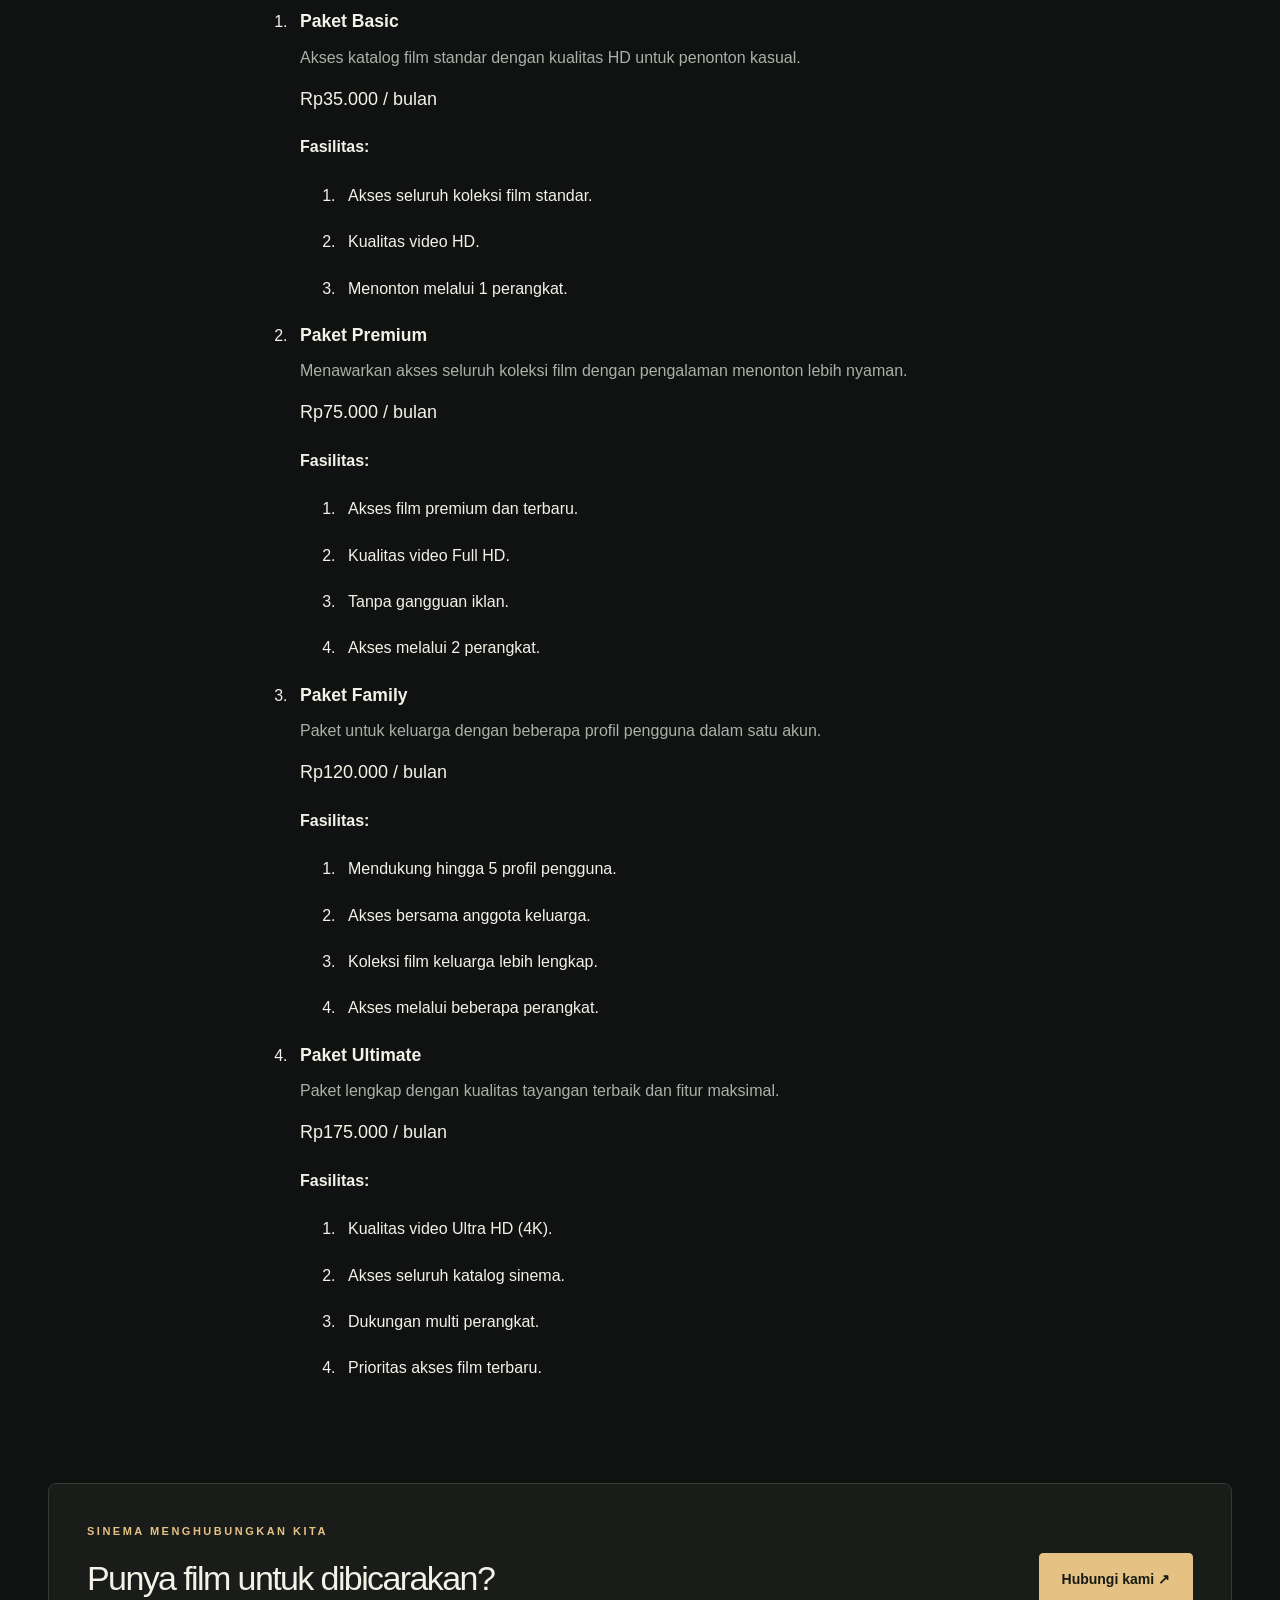
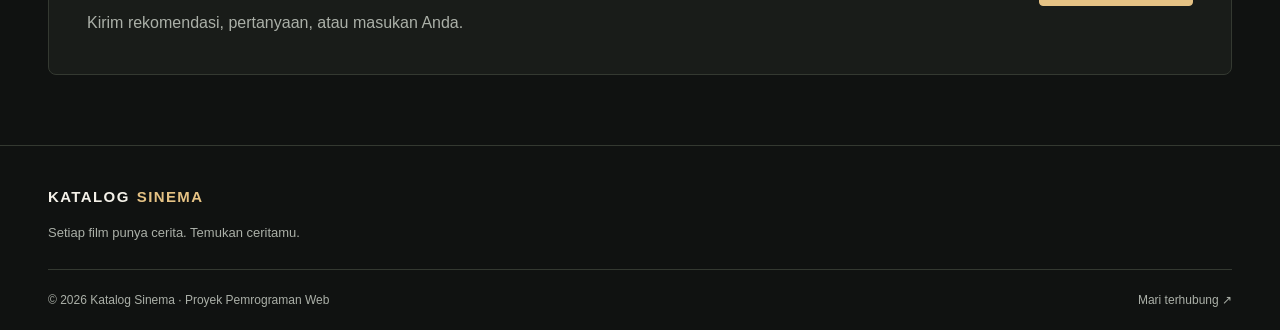
==== commit f90e7303: "new2" ====
--- a/index.html
+++ b/index.html
@@ -2,10 +2,64 @@
 <html lang="id"><head><meta charset="utf-8"><meta name="viewport" content="width=device-width, initial-scale=1"><meta name="description" content="Katalog Sinema: jelajahi film lintas era, kenali pengelola, dan hubungi kami."><title>Home | Katalog Sinema</title><link rel="stylesheet" href="style.css"><script src="script.js" defer></script></head>
 <body><a class="skip" href="#main">Lewati ke konten</a><header class="header"><a class="brand" href="index.html"><span class="brand-icon" aria-hidden="true">▤</span>KATALOG<span>SINEMA</span></a><nav aria-label="Navigasi utama"><a href="index.html" class="active" aria-current="page">Home</a><a href="film.html">Film</a><a href="profil.html">Profil</a><a href="kontak.html">Kontak</a></nav></header><main id="main"><section class="hero"><div class="hero-content"><p class="eyebrow">RUANG UNTUK PENCINTA FILM</p><h1>Cerita hebat.<br>Pengalaman<br><em>tak terlupakan.</em></h1><p class="lead">Dari kisah yang dekat dengan kita hingga petualangan melampaui semesta. Jelajahi dunia sinema, satu cerita pada satu waktu.</p><div class="actions"><a class="button" href="film.html">Jelajahi film <span>↗</span></a><a class="text-link" href="profil.html">Tentang kami →</a></div></div><div class="hero-art"><img src="interstellar.jpg" alt="Poster film Interstellar" fetchpriority="high"><div class="art-caption"><span>PILIHAN KATALOG / 01</span><strong>Interstellar</strong><small>2014 · Fiksi ilmiah</small></div></div></section><section class="section"><div class="section-heading"><div><p class="eyebrow">TEMUKAN CERITA BERIKUTNYA</p><h2>Lintas era, lintas rasa.</h2></div><a class="text-link" href="film.html">Lihat semua film ↗</a></div><div class="movie-grid"><a class="movie-card" href="film.html#laskar"><div class="poster-wrap"><img src="laskar-pelangi.jpg" alt="Poster Laskar Pelangi" loading="lazy"><span class="poster-link" aria-hidden="true">↗</span></div><p class="meta">2008 <span>·</span> Drama Indonesia</p><h3>Laskar Pelangi</h3></a><a class="movie-card" href="film.html#aadc"><div class="poster-wrap"><img src="aadc.jpg" alt="Poster Ada Apa Dengan Cinta?" loading="lazy"><span class="poster-link" aria-hidden="true">↗</span></div><p class="meta">2002 <span>·</span> Romansa Indonesia</p><h3>Ada Apa Dengan Cinta?</h3></a><a class="movie-card" href="film.html#shawshank"><div class="poster-wrap"><img src="Shawshank.jpg" alt="Poster The Shawshank Redemption" loading="lazy"><span class="poster-link" aria-hidden="true">↗</span></div><p class="meta">1994 <span>·</span> Drama</p><h3>The Shawshank Redemption</h3></a><a class="movie-card" href="film.html#interstellar"><div class="poster-wrap"><img src="interstellar.jpg" alt="Poster Interstellar" loading="lazy"><span class="poster-link" aria-hidden="true">↗</span></div><p class="meta">2014 <span>·</span> Fiksi ilmiah</p><h3>Interstellar</h3></a></div></section><section class="section subscription">
 <div class="section-heading"><div><p class="eyebrow">PAKET BERLANGGANAN</p><h2>Pilih pengalaman sinema Anda.</h2></div></div>
+<ol class="subscription-list">
+
 <ol class="package-list">
-<li><strong>Paket Basic</strong><p>Akses katalog film standar dengan kualitas tayangan HD dan satu perangkat aktif untuk menikmati koleksi pilihan.</p></li>
-<li><strong>Paket Premium</strong><p>Menawarkan akses seluruh koleksi film, kualitas Full HD, serta dukungan menonton pada beberapa perangkat.</p></li>
-<li><strong>Paket Family</strong><p>Paket untuk keluarga dengan beberapa profil pengguna dan akses bersama dalam satu akun.</p></li>
-<li><strong>Paket Ultimate</strong><p>Paket lengkap dengan kualitas tayangan terbaik, akses prioritas, dan pengalaman sinema tanpa batas.</p></li>
+
+    <li>
+        <strong>Paket Basic</strong>
+        <p>Akses katalog film standar dengan kualitas HD untuk penonton kasual.</p>
+        <h3>Rp35.000 / bulan</h3>
+
+        <h4>Fasilitas:</h4>
+        <ol>
+            <li>Akses seluruh koleksi film standar.</li>
+            <li>Kualitas video HD.</li>
+            <li>Menonton melalui 1 perangkat.</li>
+        </ol>
+    </li>
+
+    <li>
+        <strong>Paket Premium</strong>
+        <p>Menawarkan akses seluruh koleksi film dengan pengalaman menonton lebih nyaman.</p>
+        <h3>Rp75.000 / bulan</h3>
+
+        <h4>Fasilitas:</h4>
+        <ol>
+            <li>Akses film premium dan terbaru.</li>
+            <li>Kualitas video Full HD.</li>
+            <li>Tanpa gangguan iklan.</li>
+            <li>Akses melalui 2 perangkat.</li>
+        </ol>
+    </li>
+
+    <li>
+        <strong>Paket Family</strong>
+        <p>Paket untuk keluarga dengan beberapa profil pengguna dalam satu akun.</p>
+        <h3>Rp120.000 / bulan</h3>
+
+        <h4>Fasilitas:</h4>
+        <ol>
+            <li>Mendukung hingga 5 profil pengguna.</li>
+            <li>Akses bersama anggota keluarga.</li>
+            <li>Koleksi film keluarga lebih lengkap.</li>
+            <li>Akses melalui beberapa perangkat.</li>
+        </ol>
+    </li>
+
+    <li>
+        <strong>Paket Ultimate</strong>
+        <p>Paket lengkap dengan kualitas tayangan terbaik dan fitur maksimal.</p>
+        <h3>Rp175.000 / bulan</h3>
+
+        <h4>Fasilitas:</h4>
+        <ol>
+            <li>Kualitas video Ultra HD (4K).</li>
+            <li>Akses seluruh katalog sinema.</li>
+            <li>Dukungan multi perangkat.</li>
+            <li>Prioritas akses film terbaru.</li>
+        </ol>
+    </li>
+
 </ol>
-</section><section class="callout"><div><p class="eyebrow">SINEMA MENGHUBUNGKAN KITA</p><h2>Punya film untuk dibicarakan?</h2><p>Kirim rekomendasi, pertanyaan, atau masukan Anda.</p></div><a class="button" href="kontak.html">Hubungi kami ↗</a></section></main><footer><a class="brand" href="index.html">KATALOG<span>SINEMA</span></a><p>Setiap film punya cerita. Temukan ceritamu.</p><div class="footer-bottom"><span>© 2026 Katalog Sinema · Proyek Pemrograman Web</span><a href="kontak.html">Mari terhubung ↗</a></div></footer></body></html>+</section><section class="callout"><div><p class="eyebrow">SINEMA MENGHUBUNGKAN KITA</p><h2>Punya film untuk dibicarakan?</h2><p>Kirim rekomendasi, pertanyaan, atau masukan Anda.</p></div><a class="button" href="kontak.html">Hubungi kami ↗</a></section></main><footer><a class="brand" href="index.html">KATALOG<span>SINEMA</span></a><p>Setiap film punya cerita. Temukan ceritamu.</p><div class="footer-bottom"><span>© 2026 Katalog Sinema · Proyek Pemrograman Web</span><a href="kontak.html">Mari terhubung ↗</a></div></footer></body></html>
